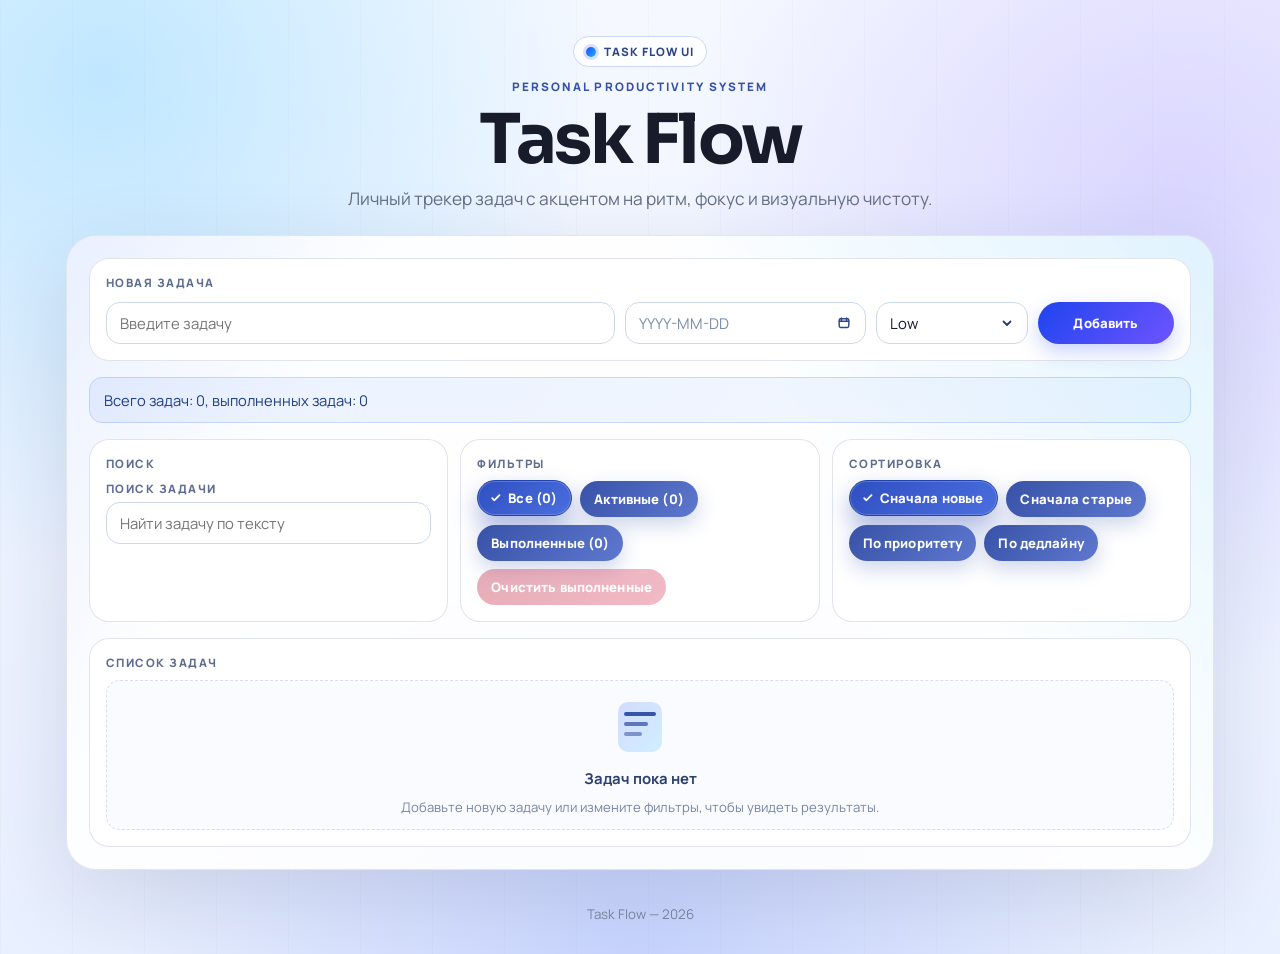
==== index.html @ 737ec704 "Add project files" ====
﻿<!doctype html>
<html lang="ru">

<head>
  <meta charset="utf-8" />
  <meta name="viewport" content="width=device-width, initial-scale=1" />
  <meta name="description" content="Task Flow — современный трекер задач с фильтрами, сортировкой, поиском и локальным хранением." />
  <meta property="og:type" content="website" />
  <meta property="og:title" content="Task Flow — Smart Todo Experience" />
  <meta property="og:description" content="Современный трекер задач с продуманным UX, анимациями и чистым визуалом." />
  <meta property="og:image" content="./assets/og/og-image.svg" />
  <meta property="og:locale" content="ru_RU" />
  <meta name="twitter:card" content="summary_large_image" />
  <meta name="twitter:title" content="Task Flow — Smart Todo Experience" />
  <meta name="twitter:description" content="Современный трекер задач с продуманным UX, анимациями и чистым визуалом." />
  <meta name="twitter:image" content="./assets/og/og-image.svg" />
  <title>Task Flow</title>
  <link rel="icon" type="image/svg+xml" href="./assets/icons/favicon.svg" />
  <link rel="stylesheet" href="./src/css/styles.css" />
</head>


<body>
  <main>
    <header class="site-header">
      <div class="brand-badge" aria-label="Task Flow Brand Badge">
        <span class="brand-badge__dot"></span>
        <span class="brand-badge__text">Task Flow UI</span>
      </div>
      <p class="site-kicker">Personal productivity system</p>
      <h1 class="site-title">Task Flow</h1>
      <p class="site-subtitle">Личный трекер задач с акцентом на ритм, фокус и визуальную чистоту.</p>
    </header>

    <section class="tasks">
      <div class="container">
        <div class="tasks__wrapper">
          <section class="tasks__composer">
            <p class="tasks__label">Новая задача</p>
            <div class="tasks__composer-row">
              <input id="taskInput" placeholder="Введите задачу" aria-label="Текст новой задачи" />
              <input id="deadlineInput" type="text" inputmode="numeric" placeholder="YYYY-MM-DD" aria-label="Дедлайн задачи" />
              <select name="prioritySelect" id="prioritySelect" aria-label="Приоритет задачи">
                <option value="low">Low</option>
                <option value="medium">Medium</option>
                <option value="high">High</option>
              </select>
              <button id="addBtn" type="button">Добавить</button>
            </div>
          </section>

          <p id="taskCounter" class="tasks__counter"></p>

          <section class="tasks__controls">
            <div class="tasks__panel">
              <p class="tasks__panel-title">Поиск</p>
              <div class="tasks__search">
                <label class="tasks__label" for="searchInput">Поиск задачи</label>
                <input id="searchInput" placeholder="Найти задачу по тексту" />
              </div>
            </div>

            <div class="tasks__panel">
              <p class="tasks__panel-title">Фильтры</p>
              <div class="tasks__filters">
                <button id="filterAll" type="button">Все</button>
                <button id="filterActive" type="button">Активные</button>
                <button id="filterDone" type="button">Выполненные</button>
                <button id="clearDone" type="button">Очистить выполненные</button>
              </div>
            </div>

            <div class="tasks__panel">
              <p class="tasks__panel-title">Сортировка</p>
              <div class="tasks__sort">
                <button id="sortNewest" type="button">Сначала новые</button>
                <button id="sortOldest" type="button">Сначала старые</button>
                <button id="sortPriority" type="button">По приоритету</button>
                <button id="sortDeadline" type="button">По дедлайну</button>
              </div>
            </div>
          </section>

          <section class="tasks__list-block">
            <p class="tasks__panel-title">Список задач</p>
            <ul id="taskList"></ul>
          </section>
        </div>
      </div>
    </section>
  </main>

  <footer class="site-footer">
    <small>Task Flow — 2026</small>
  </footer>

  <script src="./src/js/app.js"></script>
</body>

</html>
---- src/css/styles.css ----
﻿@import url("https://fonts.googleapis.com/css2?family=Manrope:wght@500;700;800&family=Sora:wght@600;700;800&display=swap");

:root {
  --bg: #eaf0ff;
  --ink: #171b2a;
  --muted: #646f85;
  --panel: rgba(255, 255, 255, 0.9);
  --panel-strong: #ffffff;
  --line: rgba(47, 66, 105, 0.14);
  --accent: #2149ff;
  --accent-2: #19b4ff;
  --accent-3: #7453ff;
  --secondary: #3852a8;
  --secondary-2: #5f78cf;
  --secondary-soft: #edf2ff;
  --success: #1f8f5f;
  --danger: #c03d55;
  --warn: #ba3c54;
  --shadow-xl: 0 30px 90px rgba(28, 45, 82, 0.14);
  --shadow-lg: 0 16px 40px rgba(28, 45, 82, 0.12);
  --radius-xl: 30px;
  --radius-lg: 20px;
  --radius-md: 14px;
}

* {
  box-sizing: border-box;
}

html,
body {
  margin: 0;
  min-height: 100%;
}

body {
  color: var(--ink);
  font-family: "Manrope", "Segoe UI", sans-serif;
  background:
    radial-gradient(circle at 8% 8%, rgba(25, 180, 255, 0.24), transparent 34%),
    radial-gradient(circle at 92% 20%, rgba(116, 83, 255, 0.2), transparent 35%),
    radial-gradient(circle at 50% 100%, rgba(33, 73, 255, 0.16), transparent 45%),
    repeating-linear-gradient(90deg, rgba(28, 44, 76, 0.02) 0 1px, transparent 1px 72px),
    linear-gradient(180deg, #f5f8ff 0%, #e9f0ff 100%);
}

main {
  width: min(1180px, 100%);
  margin: 0 auto;
  padding: 36px 16px 10px;
}

.site-header {
  margin-bottom: 22px;
  text-align: center;
  animation: revealIn 0.7s cubic-bezier(0.2, 0.8, 0.2, 1) both;
}

.brand-badge {
  width: fit-content;
  margin: 0 auto 12px;
  padding: 7px 12px;
  border-radius: 999px;
  border: 1px solid #c8d7fb;
  background: rgba(255, 255, 255, 0.8);
  display: inline-flex;
  align-items: center;
  gap: 8px;
}

.brand-badge__dot {
  width: 10px;
  height: 10px;
  border-radius: 50%;
  background: linear-gradient(130deg, var(--accent), var(--accent-2));
  box-shadow: 0 0 0 3px rgba(33, 73, 255, 0.16);
}

.brand-badge__text {
  font-size: 0.72rem;
  font-weight: 800;
  color: #2c4588;
  letter-spacing: 0.08em;
  text-transform: uppercase;
}

.site-kicker {
  margin: 0 0 12px;
  color: #3551a8;
  font-size: 0.73rem;
  font-weight: 800;
  letter-spacing: 0.18em;
  text-transform: uppercase;
}

.site-title {
  margin: 0;
  font-family: "Sora", "Manrope", sans-serif;
  font-size: clamp(2.3rem, 6vw, 4.3rem);
  line-height: 0.95;
  letter-spacing: -0.04em;
}

.site-subtitle {
  max-width: 780px;
  margin: 14px auto 0;
  color: var(--muted);
  font-size: clamp(0.97rem, 2vw, 1.08rem);
  line-height: 1.55;
}

.tasks__wrapper {
  position: relative;
  display: flex;
  flex-direction: column;
  gap: 16px;
  border: 1px solid rgba(65, 87, 138, 0.15);
  border-radius: var(--radius-xl);
  background: var(--panel);
  backdrop-filter: blur(8px);
  box-shadow: var(--shadow-xl);
  padding: 22px;
  overflow: hidden;
  animation: revealIn 0.8s cubic-bezier(0.2, 0.8, 0.2, 1) both;
}

.tasks__wrapper::before {
  content: "";
  position: absolute;
  inset: 0;
  pointer-events: none;
  background:
    linear-gradient(120deg, rgba(33, 73, 255, 0.08), transparent 22%),
    linear-gradient(-130deg, rgba(25, 180, 255, 0.12), transparent 34%);
}

.tasks__composer,
.tasks__panel,
.tasks__list-block {
  position: relative;
  border-radius: var(--radius-lg);
  border: 1px solid var(--line);
  background: var(--panel-strong);
}

.tasks__composer,
.tasks__panel,
.tasks__list-block {
  padding: 16px;
}

.tasks__label,
.tasks__panel-title {
  margin: 0;
  color: #5f6e8f;
  font-size: 0.72rem;
  font-weight: 800;
  letter-spacing: 0.13em;
  text-transform: uppercase;
}

.tasks__composer-row {
  margin-top: 12px;
  display: grid;
  grid-template-columns: minmax(240px, 1fr) auto auto auto;
  gap: 10px;
}

#taskInput,
#deadlineInput,
#prioritySelect,
#searchInput,
.tasks__edit-input,
.tasks__edit-select {
  width: 100%;
  min-height: 42px;
  padding: 10px 13px;
  border-radius: var(--radius-md);
  border: 1px solid #ced8eb;
  background: #fff;
  color: var(--ink);
  font: inherit;
  font-size: 0.93rem;
  outline: none;
  transition: border-color 0.2s ease, box-shadow 0.2s ease, transform 0.2s ease;
}



#taskInput:focus,
#deadlineInput:focus,
#prioritySelect:focus,
#searchInput:focus,
.tasks__edit-input:focus,
.tasks__edit-select:focus {
  border-color: rgba(33, 73, 255, 0.56);
  box-shadow: 0 0 0 4px rgba(33, 73, 255, 0.13);
  transform: translateY(-1px);
}

#deadlineInput,
#prioritySelect {
  min-width: 138px;
}

#deadlineInput {
  cursor: pointer;
  padding-right: 44px;
  background-image: url("data:image/svg+xml,%3Csvg xmlns='http://www.w3.org/2000/svg' width='14' height='14' viewBox='0 0 14 14'%3E%3Crect x='2.2' y='2.8' width='9.6' height='8.7' rx='1.4' fill='none' stroke='%232b4587' stroke-width='1.4'/%3E%3Cpath d='M4.4 1.9v2.3M9.6 1.9v2.3M2.2 5.3h9.6' stroke='%232b4587' stroke-width='1.4' stroke-linecap='round' fill='none'/%3E%3C/svg%3E");
  background-repeat: no-repeat;
  background-position: right 14px center;
  background-size: 14px;
}

#deadlineInput::placeholder {
  color: #7b8cab;
}

.date-picker {
  position: fixed;
  width: 280px;
  border: 1px solid #c7d4f2;
  border-radius: 14px;
  background: #ffffff;
  box-shadow: 0 18px 34px rgba(31, 55, 103, 0.2);
  padding: 10px;
  z-index: 40;
}

.date-picker[hidden] {
  display: none;
}

.date-picker__header {
  display: flex;
  align-items: center;
  justify-content: space-between;
  margin-bottom: 8px;
}

.date-picker__month {
  font-size: 0.86rem;
  font-weight: 800;
  color: #243d79;
}

.date-picker__nav {
  border: 1px solid #d3ddf4;
  border-radius: 8px;
  background: #f4f8ff;
  color: #26468f;
  width: 28px;
  height: 28px;
  cursor: pointer;
}

.date-picker__weekdays,
.date-picker__grid {
  display: grid;
  grid-template-columns: repeat(7, 1fr);
  gap: 4px;
}

.date-picker__weekdays span {
  font-size: 0.68rem;
  color: #7384a5;
  text-align: center;
  padding: 4px 0;
}

.date-picker__day {
  border: 0;
  border-radius: 8px;
  min-height: 30px;
  background: transparent;
  color: #1f315a;
  font-size: 0.82rem;
  cursor: pointer;
}

.date-picker__day:hover {
  background: #eaf0ff;
}

.date-picker__day.is-selected {
  background: linear-gradient(140deg, #2f4fc0, #4b6fe0);
  color: #fff;
}

.date-picker__day.is-today {
  box-shadow: inset 0 0 0 1px #6d88cf;
}

.date-picker__day.is-disabled {
  color: #aab4c8;
  cursor: not-allowed;
}

#prioritySelect {
  position: absolute;
  width: 1px;
  height: 1px;
  padding: 0;
  margin: -1px;
  border: 0;
  overflow: hidden;
  clip: rect(0 0 0 0);
  clip-path: inset(50%);
  white-space: nowrap;
}

.select-shell {
  position: relative;
  min-width: 152px;
}

.select-trigger {
  width: 100%;
  min-height: 42px;
  padding: 10px 42px 10px 13px;
  border-radius: var(--radius-md);
  border: 1px solid #ced8eb;
  background: #fff;
  color: var(--ink);
  font: inherit;
  font-size: 0.93rem;
  text-align: left;
  cursor: pointer;
  transition: border-color 0.2s ease, box-shadow 0.2s ease, transform 0.2s ease;
}

.select-trigger::after {
  content: "";
  position: absolute;
  right: 14px;
  top: 50%;
  width: 14px;
  height: 14px;
  transform: translateY(-50%);
  background-image: url("data:image/svg+xml,%3Csvg xmlns='http://www.w3.org/2000/svg' width='14' height='14' viewBox='0 0 14 14'%3E%3Cpath d='M3.5 5.5L7 9l3.5-3.5' fill='none' stroke='%23263f7a' stroke-width='1.8' stroke-linecap='round' stroke-linejoin='round'/%3E%3C/svg%3E");
  background-repeat: no-repeat;
  background-size: 14px;
  transition: transform 0.2s ease;
}

.select-shell.is-open .select-trigger::after {
  transform: translateY(-50%) rotate(180deg);
}

.select-trigger:hover {
  border-color: #aebfe7;
  box-shadow: 0 6px 14px rgba(33, 73, 255, 0.08);
}

.select-trigger:focus-visible {
  outline: 3px solid rgba(33, 73, 255, 0.24);
  outline-offset: 1px;
}

.select-menu {
  position: absolute;
  top: calc(100% + 8px);
  left: 0;
  width: 100%;
  margin: 0;
  padding: 6px;
  list-style: none;
  border: 1px solid #cad7f2;
  border-radius: 12px;
  background: #fff;
  box-shadow: 0 16px 30px rgba(31, 55, 103, 0.18);
  opacity: 0;
  transform: translateY(-8px) scale(0.98);
  transform-origin: top;
  pointer-events: none;
  transition: opacity 0.18s ease, transform 0.18s ease;
  z-index: 20;
}

.select-shell.is-open .select-menu {
  opacity: 1;
  transform: translateY(0) scale(1);
  pointer-events: auto;
}

.select-option {
  padding: 9px 11px;
  border-radius: 9px;
  color: #24345a;
  font-size: 0.9rem;
  cursor: pointer;
}

.select-option:hover {
  background: #eef3ff;
}

.select-option.is-selected {
  background: #dce7ff;
  color: #1f3f8b;
  font-weight: 700;
}

.tasks__counter {
  margin: 0;
  border-radius: 13px;
  border: 1px solid #c7d7ff;
  padding: 12px 14px;
  color: #1e3d82;
  font-size: 0.92rem;
  background: linear-gradient(120deg, #ebf2ff, #f3f7ff);
}

.tasks__controls {
  display: grid;
  gap: 12px;
  grid-template-columns: repeat(3, minmax(0, 1fr));
}

.tasks__search,
.tasks__filters,
.tasks__sort {
  margin-top: 10px;
}

.tasks__search {
  display: flex;
  flex-direction: column;
  gap: 6px;
}

.tasks__filters,
.tasks__sort,
.tasks-list__buttons {
  display: flex;
  gap: 8px;
  flex-wrap: wrap;
}

.btn {
  min-height: 36px;
  padding: 8px 14px;
  border: none;
  border-radius: 999px;
  font: inherit;
  font-size: 0.82rem;
  font-weight: 800;
  letter-spacing: 0.01em;
  color: #fff;
  cursor: pointer;
  background: linear-gradient(130deg, var(--accent), var(--accent-2));
  box-shadow: 0 8px 20px rgba(33, 73, 255, 0.24);
  transform: translateY(0) scale(1);
  transition: transform 0.18s ease, box-shadow 0.18s ease, filter 0.18s ease, opacity 0.2s ease;
}

.btn:hover {
  transform: translateY(-1px) scale(1.01);
  box-shadow: 0 12px 28px rgba(33, 73, 255, 0.28);
}

.btn:focus-visible,
#taskInput:focus-visible,
#deadlineInput:focus-visible,
#prioritySelect:focus-visible,
#searchInput:focus-visible,
.tasks__edit-input:focus-visible,
.tasks__edit-select:focus-visible {
  outline: 3px solid rgba(33, 73, 255, 0.24);
  outline-offset: 1px;
}

.btn:active {
  transform: translateY(1px) scale(0.99);
}

.btn:disabled {
  opacity: 0.42;
  cursor: not-allowed;
  box-shadow: none;
}

.btn-add {
  min-width: 136px;
  background: linear-gradient(130deg, #1f44ee, #6e54ff);
}

.btn-item {
  min-height: 32px;
  padding: 6px 10px;
  font-size: 0.76rem;
  box-shadow: none;
}

.btn-secondary {
  background: linear-gradient(130deg, var(--secondary), var(--secondary-2));
  box-shadow: 0 8px 20px rgba(56, 82, 168, 0.24);
}

.btn-success {
  background: linear-gradient(130deg, #1d9a64, #29bf7b);
  box-shadow: 0 8px 20px rgba(29, 154, 100, 0.24);
}

.btn-danger {
  background: linear-gradient(130deg, #c43d58, #df5a76);
  box-shadow: 0 8px 20px rgba(196, 61, 88, 0.24);
}

.is-active {
  color: #ffffff;
  background: linear-gradient(140deg, #2f4fc0, #4b6fe0);
  border: 1px solid #2342aa;
  box-shadow: 0 12px 24px rgba(44, 76, 180, 0.4), inset 0 0 0 1px rgba(255, 255, 255, 0.2);
  transform: translateY(-1px);
  font-weight: 800;
}

.tasks__filters .is-active,
.tasks__sort .is-active {
  position: relative;
  padding-left: 30px;
}

.tasks__filters .is-active::after,
.tasks__sort .is-active::after {
  content: "";
  position: absolute;
  left: 12px;
  top: 50%;
  width: 12px;
  height: 12px;
  transform: translateY(-50%);
  background-image: url("data:image/svg+xml,%3Csvg xmlns='http://www.w3.org/2000/svg' width='12' height='12' viewBox='0 0 12 12'%3E%3Cpath d='M2.2 6.2l2.1 2.1 5.2-5.2' fill='none' stroke='%23fff' stroke-width='1.8' stroke-linecap='round' stroke-linejoin='round'/%3E%3C/svg%3E");
  background-repeat: no-repeat;
  background-size: 12px;
  background-position: center;
}

.tasks-list {
  list-style: none;
  margin: 10px 0 0;
  padding: 0;
  display: flex;
  flex-direction: column;
  gap: 10px;
}

.tasks-list__item {
  display: flex;
  justify-content: space-between;
  gap: 14px;
  align-items: center;
  border-radius: 14px;
  border: 1px solid #d7dfef;
  background: #fff;
  padding: 13px;
  transition: transform 0.2s ease, box-shadow 0.2s ease, border-color 0.2s ease;
}

.tasks-list__item:hover {
  transform: translateY(-1px);
  border-color: #c4d0e8;
  box-shadow: 0 10px 24px rgba(22, 38, 66, 0.1);
}

.tasks-list__item.done {
  border-color: #c6e8d8;
  background: #f2fbf6;
}

.tasks-list__item--overdue {
  border-color: #efc2cb;
  background: #fff4f6;
}

.tasks-list__item--overdue .tasks__deadline {
  color: var(--warn);
}

.tasks-list__item--empty {
  min-height: 86px;
  justify-content: center;
  border-style: dashed;
  color: #7c87a0;
  background: #f9fbff;
}

.tasks-empty {
  display: grid;
  justify-items: center;
  gap: 10px;
  text-align: center;
}

.tasks-empty__icon {
  width: 64px;
  height: 64px;
}

.tasks-empty__title {
  margin: 0;
  font-size: 0.93rem;
  font-weight: 700;
  color: #2c3f6d;
}

.tasks-empty__subtitle {
  margin: 0;
  font-size: 0.82rem;
  color: #7686a3;
}

.tasks__info {
  min-width: 0;
  display: flex;
  flex-direction: column;
  gap: 6px;
}

.tasks__text {
  font-size: 0.98rem;
  line-height: 1.4;
  word-break: break-word;
}

.tasks-list__item.done .tasks__text {
  text-decoration: line-through;
  opacity: 0.66;
}

.tasks__text mark {
  background: #e9f0ff;
  color: #264796;
  border-radius: 8px;
  padding: 1px 5px;
}

.tasks__priority {
  width: fit-content;
  border-radius: 999px;
  padding: 3px 8px;
  font-size: 0.64rem;
  font-weight: 800;
  letter-spacing: 0.09em;
  text-transform: uppercase;
  color: #25324e;
}

.tasks__priority--low {
  background: #c6efdb;
}

.tasks__priority--medium {
  background: #ffe8a3;
}

.tasks__priority--high {
  background: #ffc4cc;
}

.tasks__date,
.tasks__deadline {
  color: #70809d;
  font-size: 0.72rem;
}

.tasks__edit-wrapper {
  width: 100%;
  display: flex;
  gap: 8px;
  flex-wrap: wrap;
}

.tasks-list__item.is-entering {
  animation: enterCard 0.36s cubic-bezier(0.2, 0.8, 0.2, 1) both;
}

.tasks-list__item.is-toggled {
  animation: pulseCard 0.36s ease both;
}

.tasks-list__item.is-leaving {
  pointer-events: none;
  animation: leaveCard 0.24s ease both;
}

.site-footer {
  text-align: center;
  color: #7d88a2;
  padding: 22px 12px 30px;
}

.notfound {
  min-height: 100vh;
  display: grid;
  place-items: center;
  padding: 24px;
}

.notfound__card {
  width: min(620px, 100%);
  border-radius: 24px;
  border: 1px solid #c9d8fc;
  background: rgba(255, 255, 255, 0.88);
  box-shadow: 0 24px 70px rgba(31, 55, 103, 0.16);
  padding: 28px;
  text-align: center;
}

.notfound__code {
  margin: 8px 0 4px;
  font-family: "Sora", "Manrope", sans-serif;
  font-size: clamp(3rem, 10vw, 5.4rem);
  line-height: 1;
  color: #1f3f8b;
}

.notfound__title {
  margin: 0;
  font-size: 1.28rem;
  font-weight: 800;
  color: #1d2d52;
}

.notfound__text {
  margin: 10px 0 0;
  color: #6c7c98;
}

.notfound__back {
  display: inline-flex;
  margin-top: 20px;
  text-decoration: none;
}

.tasks__panel:nth-child(1) {
  animation: staggerIn 0.52s 0.04s both;
}

.tasks__panel:nth-child(2) {
  animation: staggerIn 0.52s 0.1s both;
}

.tasks__panel:nth-child(3) {
  animation: staggerIn 0.52s 0.16s both;
}

@keyframes revealIn {
  from {
    opacity: 0;
    transform: translateY(10px) scale(0.995);
  }

  to {
    opacity: 1;
    transform: translateY(0) scale(1);
  }
}

@keyframes staggerIn {
  from {
    opacity: 0;
    transform: translateY(8px);
  }

  to {
    opacity: 1;
    transform: translateY(0);
  }
}

@keyframes enterCard {
  from {
    opacity: 0;
    transform: translateY(7px) scale(0.992);
  }

  to {
    opacity: 1;
    transform: translateY(0) scale(1);
  }
}

@keyframes pulseCard {
  0% {
    transform: scale(1);
  }

  50% {
    transform: scale(1.012);
  }

  100% {
    transform: scale(1);
  }
}

@keyframes leaveCard {
  from {
    opacity: 1;
    transform: scale(1);
  }

  to {
    opacity: 0;
    transform: scale(0.986);
  }
}

@media (max-width: 980px) {
  .tasks__controls {
    grid-template-columns: 1fr;
  }
}

@media (max-width: 920px) {
  .tasks__composer-row {
    grid-template-columns: 1fr auto auto;
  }

  #taskInput {
    grid-column: 1 / -1;
  }
}

@media (max-width: 760px) {
  main {
    padding-top: 24px;
  }

  .tasks__wrapper {
    border-radius: 22px;
    padding: 14px;
  }

  .tasks__composer-row {
    grid-template-columns: 1fr;
  }

  .btn-add,
  .tasks-list__buttons .btn {
    width: 100%;
  }

  .tasks-list__item {
    flex-direction: column;
    align-items: stretch;
  }
}

@media (prefers-reduced-motion: reduce) {

  *,
  *::before,
  *::after {
    animation: none !important;
    transition: none !important;
    scroll-behavior: auto !important;
  }
}
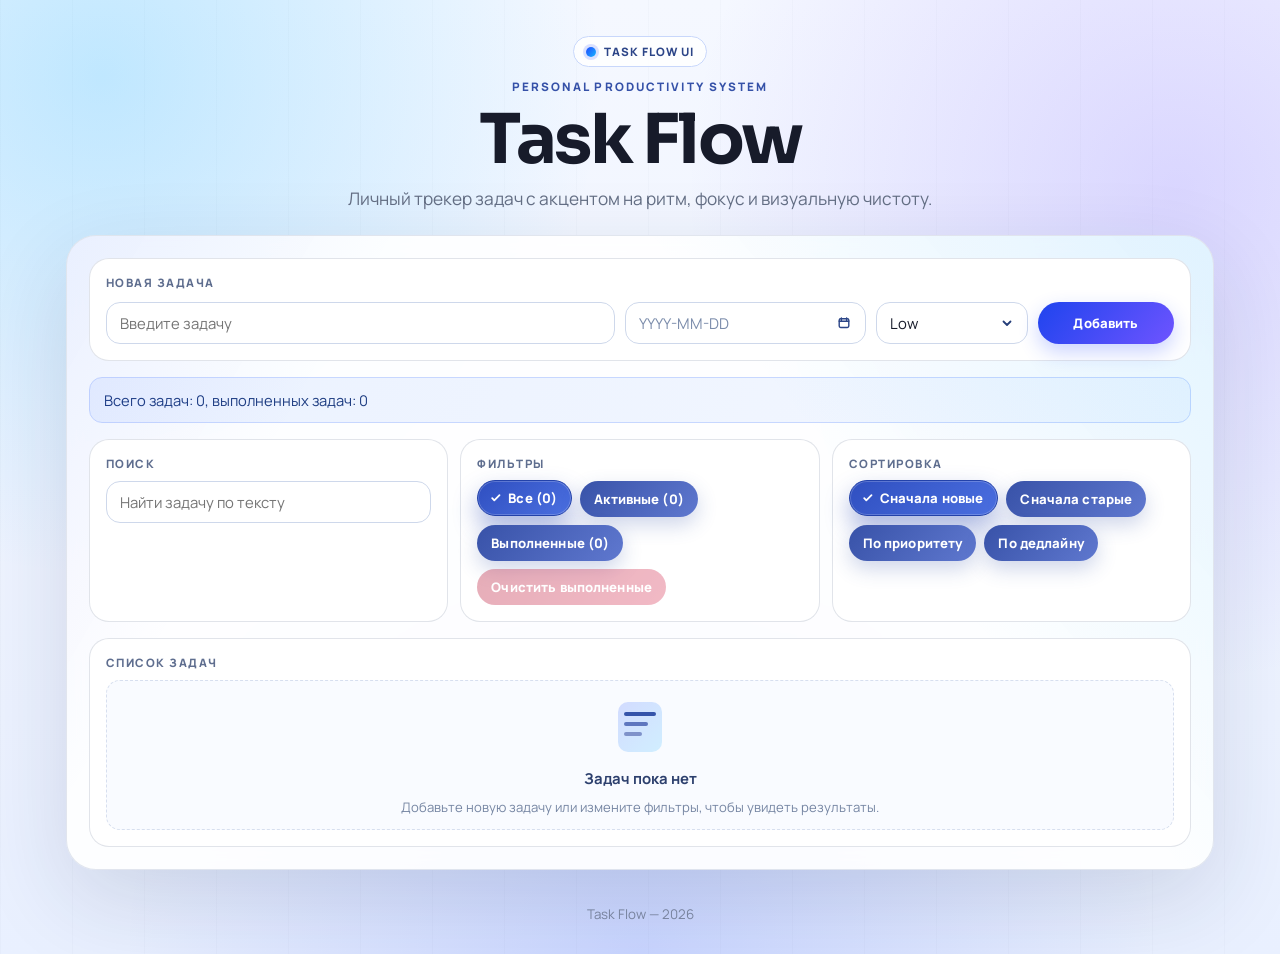
==== commit b6bbe124: "Update index.html" ====
--- a/index.html
+++ b/index.html
@@ -55,7 +55,6 @@
             <div class="tasks__panel">
               <p class="tasks__panel-title">Поиск</p>
               <div class="tasks__search">
-                <label class="tasks__label" for="searchInput">Поиск задачи</label>
                 <input id="searchInput" placeholder="Найти задачу по тексту" />
               </div>
             </div>
